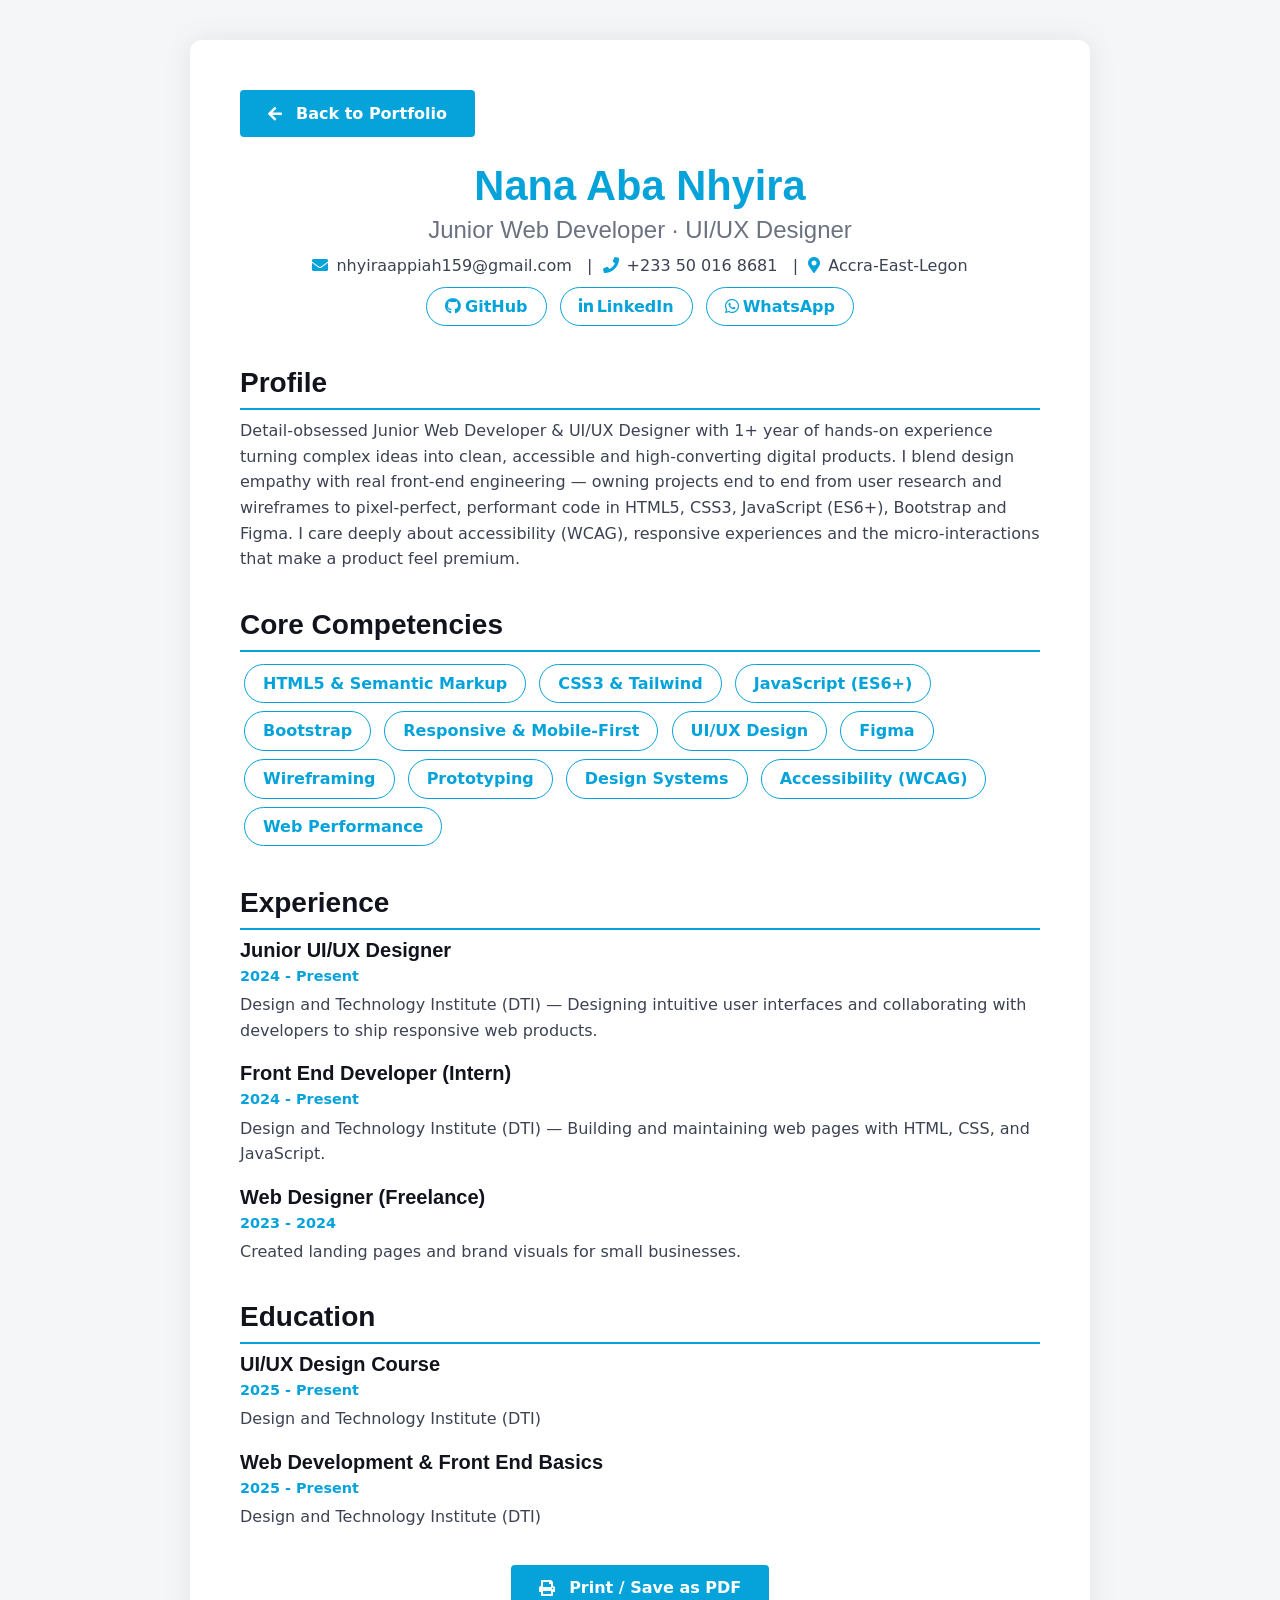
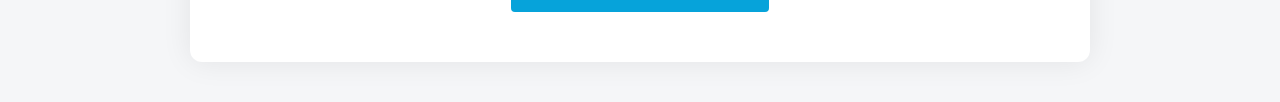
==== cv.html @ 2b5467f1 "boostrap" ====
<!DOCTYPE html>
<html lang="en">

<head>
    <meta charset="utf-8">
    <title>Nana Aba Nhyira - CV</title>
    <meta content="width=device-width, initial-scale=1.0" name="viewport">

    <link href="https://cdnjs.cloudflare.com/ajax/libs/font-awesome/5.10.0/css/all.min.css" rel="stylesheet">
    <link href="css/bootstrap.min.css" rel="stylesheet">
    <link href="css/style.css" rel="stylesheet">

    <style>
        body { background: #f5f6f8; }
        .cv-wrapper { max-width: 900px; margin: 40px auto; background: #fff; padding: 50px; box-shadow: 0 0 30px rgba(0,0,0,.08); }
        .cv-name { color: #06a3da; }
        .cv-section { margin-top: 35px; }
        .cv-section h3 { border-bottom: 2px solid #06a3da; padding-bottom: 8px; }
        .cv-skill { display: inline-block; border: 1px solid #06a3da; color: #06a3da; border-radius: 30px; padding: 6px 18px; margin: 4px; font-weight: 600; }
        .cv-item { margin-bottom: 18px; }
        .cv-item h5 { margin-bottom: 2px; }
        .cv-date { color: #06a3da; font-weight: 600; font-size: .9rem; }
        @media print {
            body { background: #fff; }
            .cv-wrapper { margin: 0; box-shadow: none; max-width: 100%; padding: 0; }
            .no-print { display: none !important; }
        }
    </style>
</head>

<body>
    <div class="cv-wrapper">
        <a href="index.html" class="btn btn-primary no-print mb-4"><i class="fa fa-arrow-left me-2"></i>Back to Portfolio</a>

        <div class="text-center">
            <h1 class="display-4 fw-bold cv-name mb-1">Nana Aba Nhyira</h1>
            <h4 class="text-muted fw-normal">Junior Web Developer &middot; UI/UX Designer</h4>
            <p class="mb-1"><i class="fa fa-envelope text-primary me-2"></i>nhyiraappiah159@gmail.com
                &nbsp;&nbsp;|&nbsp;&nbsp;<i class="fa fa-phone text-primary me-2"></i>+233 50 016 8681
                &nbsp;&nbsp;|&nbsp;&nbsp;<i class="fa fa-map-marker-alt text-primary me-2"></i>Accra-East-Legon</p>
            <p class="mb-0">
                <a class="cv-skill text-decoration-none" href="https://github.com/" target="_blank"><i class="fab fa-github me-1"></i>GitHub</a>
                <a class="cv-skill text-decoration-none" href="https://linkedin.com/" target="_blank"><i class="fab fa-linkedin-in me-1"></i>LinkedIn</a>
                <a class="cv-skill text-decoration-none" href="https://wa.me/233500168681?text=Hello%20Nana%20Aba!" target="_blank"><i class="fab fa-whatsapp me-1"></i>WhatsApp</a>
            </p>
        </div>

        <div class="cv-section">
            <h3>Profile</h3>
            <p>Detail-obsessed Junior Web Developer &amp; UI/UX Designer with 1+ year of hands-on experience turning complex ideas into clean, accessible and high-converting digital products. I blend design empathy with real front-end engineering &mdash; owning projects end to end from user research and wireframes to pixel-perfect, performant code in HTML5, CSS3, JavaScript (ES6+), Bootstrap and Figma. I care deeply about accessibility (WCAG), responsive experiences and the micro-interactions that make a product feel premium.</p>
        </div>

        <div class="cv-section">
            <h3>Core Competencies</h3>
            <span class="cv-skill">HTML5 &amp; Semantic Markup</span>
            <span class="cv-skill">CSS3 &amp; Tailwind</span>
            <span class="cv-skill">JavaScript (ES6+)</span>
            <span class="cv-skill">Bootstrap</span>
            <span class="cv-skill">Responsive &amp; Mobile-First</span>
            <span class="cv-skill">UI/UX Design</span>
            <span class="cv-skill">Figma</span>
            <span class="cv-skill">Wireframing</span>
            <span class="cv-skill">Prototyping</span>
            <span class="cv-skill">Design Systems</span>
            <span class="cv-skill">Accessibility (WCAG)</span>
            <span class="cv-skill">Web Performance</span>
        </div>

        <div class="cv-section">
            <h3>Experience</h3>
            <div class="cv-item">
                <h5>Junior UI/UX Designer</h5>
                <p class="cv-date mb-1">2024 - Present</p>
                <p class="mb-0">Design and Technology Institute (DTI) &mdash; Designing intuitive user interfaces and collaborating with developers to ship responsive web products.</p>
            </div>
            <div class="cv-item">
                <h5>Front End Developer (Intern)</h5>
                <p class="cv-date mb-1">2024 - Present</p>
                <p class="mb-0">Design and Technology Institute (DTI) &mdash; Building and maintaining web pages with HTML, CSS, and JavaScript.</p>
            </div>
            <div class="cv-item">
                <h5>Web Designer (Freelance)</h5>
                <p class="cv-date mb-1">2023 - 2024</p>
                <p class="mb-0">Created landing pages and brand visuals for small businesses.</p>
            </div>
        </div>

        <div class="cv-section">
            <h3>Education</h3>
            <div class="cv-item">
                <h5>UI/UX Design Course</h5>
                <p class="cv-date mb-1">2025 - Present</p>
                <p class="mb-0">Design and Technology Institute (DTI)</p>
            </div>
            <div class="cv-item">
                <h5>Web Development &amp; Front End Basics</h5>
                <p class="cv-date mb-1">2025 - Present</p>
                <p class="mb-0">Design and Technology Institute (DTI)</p>
            </div>
        </div>

        <div class="cv-section text-center no-print">
            <button class="btn btn-primary btn-lg" onclick="window.print()"><i class="fa fa-print me-2"></i>Print / Save as PDF</button>
        </div>
    </div>
</body>

</html>
---- css/style.css ----
/********** Nana Aba Nhyira — Custom Framework (HTML/CSS/JS only) **********/

/* ===== Variables ===== */
:root {
    --primary: #06A3DA;
    --primary-dark: #0487b3;
    --primary-light: #34C5F0;
    --secondary: #0B1E3A;
    --light: #F8FAFC;
    --dark: #12141D;
    --muted: #6B7280;
    --border: #E5E7EB;
    --radius: 10px;
    --shadow-sm: 0 .25rem .75rem rgba(0,0,0,.06);
    --shadow: 0 .5rem 1.25rem rgba(0,0,0,.10);
    --shadow-lg: 0 .75rem 1.75rem rgba(0,0,0,.14);
    --container: 1140px;
    --header-h: 76px;
}

/* ===== Reset & Base ===== */
*, *::before, *::after { box-sizing: border-box; }
html { scroll-behavior: smooth; scroll-padding-top: var(--header-h); }
body {
    margin: 0;
    font-family: 'Open Sans', system-ui, -apple-system, Segoe UI, Roboto, sans-serif;
    color: #3b4252;
    background: #fff;
    line-height: 1.6;
    overflow-x: hidden;
}
h1, h2, h3, h4, h5, h6 { font-family: 'Open Sans', sans-serif; color: var(--dark); line-height: 1.25; margin: 0 0 .5rem; }
a { color: var(--primary); text-decoration: none; }
a:hover { color: var(--primary-dark); }
img { max-width: 100%; vertical-align: middle; }
ul { margin: 0; padding: 0; list-style: none; }
p { margin: 0 0 1rem; }

/* ===== Layout ===== */
.container { width: 100%; max-width: var(--container); margin: 0 auto; padding: 0 15px; }
.row { display: flex; flex-wrap: wrap; margin: 0 -15px; }
[class*="col-"] { width: 100%; padding: 0 15px; }
.col-12 { flex: 0 0 100%; max-width: 100%; }

/* Responsive columns (mobile-first) */
@media (min-width: 576px) {
    .col-sm-6 { flex: 0 0 50%; max-width: 50%; }
}
@media (min-width: 768px) {
    .col-md-6 { flex: 0 0 50%; max-width: 50%; }
}
@media (min-width: 992px) {
    .col-lg-2 { flex: 0 0 16.666%; max-width: 16.666%; }
    .col-lg-3 { flex: 0 0 25%; max-width: 25%; }
    .col-lg-4 { flex: 0 0 33.333%; max-width: 33.333%; }
    .col-lg-6 { flex: 0 0 50%; max-width: 50%; }
}

/* ===== Spacing utilities ===== */
.my-6 { margin-top: 5rem; margin-bottom: 5rem; }
.py-5 { padding-top: 3rem; padding-bottom: 3rem; }
.py-6 { padding-top: 5rem; padding-bottom: 5rem; }
.pt-5 { padding-top: 3rem; }
.pb-5 { padding-bottom: 3rem; }
.mb-0 { margin-bottom: 0 !important; }
.mb-1 { margin-bottom: .25rem; }
.mb-2 { margin-bottom: .5rem; }
.mb-3 { margin-bottom: 1rem; }
.mb-4 { margin-bottom: 1.5rem; }
.mb-5 { margin-bottom: 3rem; }
.mt-3 { margin-top: 1rem; }
.me-2 { margin-right: .5rem; }
.me-3 { margin-right: 1rem; }
.ms-4 { margin-left: 1.5rem; }
.pe-3 { padding-right: 1rem; }
.px-4 { padding-left: 1.5rem; padding-right: 1.5rem; }
.text-center { text-align: center; }
.text-start { text-align: left; }
.text-primary { color: var(--primary) !important; }
.text-white { color: #fff !important; }
.text-muted { color: var(--muted) !important; }
.text-white-50 { color: rgba(255,255,255,.6) !important; }
.text-uppercase { text-transform: uppercase; letter-spacing: .04em; }
.fw-bold { font-weight: 700; }
.fw-semibold { font-weight: 600; }
.fst-italic { font-style: italic; }
.small { font-size: .875rem; }
.d-none { display: none !important; }
.d-flex { display: flex !important; }
.d-inline { display: inline !important; }
.d-block { display: block; }
.align-items-center { align-items: center; }
.justify-content-between { justify-content: space-between; }
.justify-content-center { justify-content: center; }
.flex-column { flex-direction: column; }
.flex-wrap { flex-wrap: wrap; }
.ms-auto { margin-left: auto; }
.w-100 { width: 100%; }
.h-100 { height: 100%; }
.border { border: 1px solid var(--border); }
.border-end { border-right: 1px solid var(--border); }
.rounded { border-radius: var(--radius); }
.shadow { box-shadow: var(--shadow); }
.bg-white { background: #fff; }
.bg-light { background: var(--light); }
.bg-dark { background: var(--dark); }
.text-decoration-none { text-decoration: none; }

@media (min-width: 992px) {
    .d-lg-block { display: block !important; }
    .d-lg-none { display: none !important; }
}

/* ===== Display headings ===== */
.display-1 { font-size: 5rem; font-weight: 800; }
.display-3 { font-size: 3.2rem; font-weight: 800; }
.display-4 { font-size: 2.6rem; font-weight: 800; }
.display-5 { font-size: 2.2rem; font-weight: 700; }

/* ===== Buttons ===== */
.btn {
    display: inline-flex; align-items: center; justify-content: center; gap: .4rem;
    font-weight: 600; font-size: 1rem; line-height: 1;
    padding: .85rem 1.6rem; border: 2px solid transparent; border-radius: 4px;
    cursor: pointer; transition: .3s; text-align: center;
}
.btn-primary { background: var(--primary); color: #fff; border-color: var(--primary); }
.btn-primary:hover { background: var(--primary-dark); border-color: var(--primary-dark); color: #fff; }
.btn-outline-primary { background: transparent; color: var(--primary); border-color: var(--primary); }
.btn-outline-primary:hover { background: var(--primary); color: #fff; }
.btn-outline-success { background: transparent; color: #25D366; border-color: #25D366; }
.btn-outline-success:hover { background: #25D366; color: #fff; }
.btn-success { background: #25D366; color: #fff; border-color: #25D366; }
.btn-success:hover { background: #1ebe5d; color: #fff; }
.btn-square { width: 40px; height: 40px; padding: 0; border-radius: 4px; font-size: 1rem; }
.btn-lg-square { width: 52px; height: 52px; padding: 0; border-radius: 6px; font-size: 1.1rem; }

/* ===== Spinner ===== */
#spinner {
    position: fixed; inset: 0; width: 100%; height: 100%;
    background: #fff; z-index: 99999;
    display: flex; align-items: center; justify-content: center;
    transition: opacity .4s ease, visibility .4s;
}
#spinner.show { visibility: visible; opacity: 1; }
#spinner:not(.show) { visibility: hidden; opacity: 0; }
.spinner-border {
    width: 3rem; height: 3rem; border: .3rem solid var(--primary);
    border-right-color: transparent; border-radius: 50%;
    animation: spin .8s linear infinite;
}
@keyframes spin { to { transform: rotate(360deg); } }

/* ===== Navbar ===== */
.navbar {
    position: fixed; top: 0; left: 0; right: 0; z-index: 1000;
    background: #fff; box-shadow: var(--shadow-sm);
    transition: top .4s, transform .4s;
}
.nav-inner { display: flex; align-items: center; justify-content: space-between; position: relative; min-height: var(--header-h); }
.brand {
    position: absolute; left: 50%; transform: translateX(-50%);
    background: var(--secondary); color: var(--primary) !important;
    font-weight: 800; font-size: 1.4rem; padding: .75rem 1.4rem; border-radius: 6px;
    letter-spacing: .02em;
}
.nav-collapse { width: 100%; display: flex; align-items: center; justify-content: space-between; }
.nav-group { display: flex; align-items: center; }
.nav-group a {
    padding: 1.25rem 1rem; color: var(--dark); font-weight: 600; font-size: 1.05rem;
    position: relative; transition: color .25s;
}
.nav-group a:hover, .nav-group a.active { color: var(--primary); }
.nav-toggle {
    display: none; flex-direction: column; gap: 5px; background: none; border: 0;
    cursor: pointer; padding: 8px;
}
.nav-toggle span { width: 26px; height: 3px; background: var(--dark); border-radius: 2px; transition: .3s; }

@media (max-width: 991px) {
    .nav-toggle { display: flex; order: 1; }
    .brand { position: static; transform: none; order: 2; margin-left: auto; font-size: 1.2rem; }
    .nav-collapse {
        display: none; flex-direction: column; align-items: stretch;
        position: absolute; top: 100%; left: 0; right: 0; background: #fff;
        box-shadow: var(--shadow); padding: 10px 0;
    }
    .nav-collapse.open { display: flex; }
    .nav-group { flex-direction: column; align-items: stretch; width: 100%; }
    .nav-group a { padding: .75rem 1.25rem; }
}

/* ===== Hero / Header ===== */
#home { background: var(--light) url(../img/bg-header.png) left top no-repeat; padding: calc(var(--header-h) + 3rem) 0 4rem; }
#home .hero-img { background: url(../img/bg-icon.png) center/contain no-repeat; padding: 20px; }
.typed-text-output { font-size: 1.6rem; font-weight: 600; color: var(--primary); min-height: 2rem; }
.typed-cursor { color: var(--primary); font-weight: 300; }

/* ===== About ===== */
.years { background: var(--primary); color: #fff; border-radius: 12px; padding: 1rem 1.4rem; box-shadow: var(--shadow); }
.years .display-1 { font-size: 4.5rem; line-height: 1; color: #fff; }
.years h5 { letter-spacing: .3em; margin: 0; text-transform: uppercase; font-size: .8rem; }

/* ===== Skills ===== */
.progress { width: 100%; height: 8px; background: #e9eef2; border-radius: 6px; overflow: hidden; }
.progress-bar { height: 100%; width: 0; border-radius: 6px; transition: width 1.6s ease; }
.bg-primary { background: var(--primary) !important; }
.bg-warning { background: #f6c23e !important; }
.bg-danger { background: #e74c3c !important; }
.bg-success { background: #2ecc71 !important; }
.bg-info { background: #36c6d3 !important; }
.bg-secondary { background: var(--secondary) !important; }

/* Tabs */
.tabs-nav { display: flex; border: 2px solid var(--primary); border-radius: 8px; overflow: hidden; }
.tabs-nav button {
    flex: 1; padding: 1rem; border: 0; background: #fff; color: var(--dark);
    font-weight: 600; font-size: 1.1rem; cursor: pointer; transition: .25s;
}
.tabs-nav button.active { background: var(--primary); color: #fff; }
.tab-pane { display: none; }
.tab-pane.active { display: block; animation: fade .4s; }
@keyframes fade { from { opacity: 0; } to { opacity: 1; } }

/* ===== Service & Process cards ===== */
.service-item, .process-item {
    background: #fff; border-radius: var(--radius); box-shadow: var(--shadow-sm);
    transition: transform .3s ease, box-shadow .3s ease; height: 100%;
}
.service-item:hover, .process-item:hover { transform: translateY(-6px); box-shadow: var(--shadow-lg); }
.bg-icon {
    width: 84px; height: 84px; flex-shrink: 0; border-radius: 12px;
    display: flex; align-items: center; justify-content: center;
    background: var(--light) url(../img/bg-icon.png) center/cover no-repeat;
    transition: transform .3s ease;
}
.service-item:hover .bg-icon { transform: scale(1.1); }
.bg-icon i { font-size: 2rem; color: var(--dark); transition: color .3s; }
.service-item:hover .bg-icon i { color: var(--primary); }

/* ===== Projects ===== */
.filters { display: inline-flex; flex-wrap: wrap; gap: .25rem; }
.filters li {
    padding: .4rem .9rem; cursor: pointer; font-weight: 600; color: var(--dark);
    border-bottom: 2px solid transparent; transition: .3s;
}
.filters li:hover, .filters li.active { color: var(--primary); border-color: var(--primary); }
.portfolio-item { margin-bottom: 30px; }
.portfolio-img { position: relative; border-radius: var(--radius); overflow: hidden; }
.portfolio-img img { width: 100%; display: block; transition: transform .5s; }
.portfolio-item:hover .portfolio-img img { transform: scale(1.05); }
.portfolio-btn {
    position: absolute; inset: 0; background: rgba(6,163,218,.85);
    display: flex; align-items: flex-end; gap: 8px; padding: 24px;
    opacity: 0; transition: opacity .35s, padding .35s;
}
.portfolio-item:hover .portfolio-btn { opacity: 1; }
.portfolio-btn .btn { background: #fff; color: var(--primary); border: 2px solid #fff; }
.portfolio-btn .btn:hover { background: transparent; color: #fff; }
.project-cap { background: var(--light); border-top: 3px solid var(--primary); padding: 1.25rem; }

/* ===== Testimonials ===== */
.testimonial-item { text-align: center; padding: 1rem; }
.testimonial-item img.avatar {
    width: 120px; height: 120px; border-radius: 50%; border: 2px solid var(--secondary); padding: 4px;
}
.testimonial-icon {
    width: 44px; height: 44px; margin: -22px auto 0; background: #fff;
    border: 1px solid var(--secondary); border-radius: 50%;
    display: flex; align-items: center; justify-content: center; color: var(--primary);
}
.testimonial-carousel { position: relative; }
.carousel-track { display: flex; transition: transform .5s ease; }
.carousel-track .testimonial-item { min-width: 100%; }
.carousel-dots { display: flex; justify-content: center; gap: 10px; margin-top: 1.25rem; }
.carousel-dots button {
    width: 12px; height: 12px; border-radius: 50%; border: 2px solid var(--secondary);
    background: #fff; cursor: pointer; padding: 0; transition: .3s;
}
.carousel-dots button.active { background: var(--primary); border-color: var(--primary); }

@media (min-width: 992px) {
    .testimonial-aside { display: block; }
    .testimonial-aside .col { display: flex; flex-direction: column; gap: 1rem; }
    .testimonial-aside img { border: 1px solid var(--secondary); border-radius: 70px; }
}

/* ===== Contact / Form ===== */
.form-floating { position: relative; margin-bottom: 1rem; }
.form-floating input, .form-floating textarea {
    width: 100%; padding: 1.25rem .9rem .4rem; border: 1px solid var(--border);
    border-radius: 6px; font: inherit; background: #fff; outline: none; transition: border-color .2s;
}
.form-floating input:focus, .form-floating textarea:focus { border-color: var(--primary); }
.form-floating label {
    position: absolute; left: .9rem; top: .85rem; color: var(--muted);
    pointer-events: none; transition: .2s; background: #fff; padding: 0 4px;
}
.form-floating input:focus + label,
.form-floating input:not(:placeholder-shown) + label,
.form-floating textarea:focus + label,
.form-floating textarea:not(:placeholder-shown) + label {
    top: -.45rem; font-size: .75rem; color: var(--primary);
}

/* ===== Social buttons ===== */
.social a { display: inline-flex; }

/* ===== Stat link ===== */
.stat-link { text-decoration: none; display: inline-flex; align-items: baseline; line-height: 1; transition: transform .25s ease; }
.stat-link:hover { transform: translateY(-3px); }
.stat-link .plus { font-size: 1.6rem; font-weight: 800; }

/* ===== WhatsApp pulse ===== */
.whatsapp-pulse { position: relative; }
.whatsapp-pulse::after {
    content: ""; position: absolute; right: -4px; top: -4px; width: 10px; height: 10px;
    background: #25D366; border-radius: 50%; box-shadow: 0 0 0 0 rgba(37,211,102,.7); animation: wp-pulse 1.8s infinite;
}
@keyframes wp-pulse {
    0% { box-shadow: 0 0 0 0 rgba(37,211,102,.6); }
    70% { box-shadow: 0 0 0 10px rgba(37,211,102,0); }
    100% { box-shadow: 0 0 0 0 rgba(37,211,102,0); }
}

/* ===== Reveal on scroll ===== */
.reveal { opacity: 0; transform: translateY(30px); transition: opacity .7s ease, transform .7s ease; }
.reveal.show { opacity: 1; transform: none; }

/* ===== Lightbox ===== */
.lightbox {
    position: fixed; inset: 0; background: rgba(0,0,0,.85); z-index: 10000;
    display: none; align-items: center; justify-content: center; padding: 20px;
}
.lightbox.open { display: flex; }
.lightbox img { max-width: 90%; max-height: 85%; border-radius: 8px; }
.lightbox .close {
    position: absolute; top: 20px; right: 30px; color: #fff; font-size: 2.5rem;
    background: none; border: 0; cursor: pointer; line-height: 1;
}

/* ===== Footer ===== */
.footer a.btn-link { color: rgba(255,255,255,.6); padding: 0; display: inline-block; margin-bottom: .35rem; }
.footer a.btn-link:hover { color: var(--primary); }
.footer h1, .footer h5 { color: #fff; }

/* ===== Back to top ===== */
.back-to-top {
    position: fixed; right: 30px; bottom: 30px; z-index: 999; display: none;
    transition: transform .25s;
}
.back-to-top.show { display: inline-flex; }
.back-to-top:hover { transform: translateY(-3px); }

/* ===== CV page ===== */
.cv-wrapper { max-width: 900px; margin: 40px auto; background: #fff; padding: 50px; box-shadow: var(--shadow); border-radius: 12px; }
.cv-name { color: var(--primary); }
.cv-section { margin-top: 35px; }
.cv-section h3 { border-bottom: 2px solid var(--primary); padding-bottom: 8px; }
.cv-skill {
    display: inline-block; border: 1px solid var(--primary); color: var(--primary);
    border-radius: 30px; padding: 6px 18px; margin: 4px; font-weight: 600;
}
.cv-item { margin-bottom: 18px; }
.cv-item h5 { margin-bottom: 2px; }
.cv-date { color: var(--primary); font-weight: 600; font-size: .9rem; }

/* ===== Misc ===== */
.availability-badge {
    display: inline-flex; align-items: center; gap: 8px; background: rgba(6,163,218,.1);
    color: var(--primary); padding: 6px 16px; border-radius: 30px; font-weight: 600; font-size: .9rem;
}
.availability-badge .dot {
    width: 9px; height: 9px; border-radius: 50%; background: #28a745;
    box-shadow: 0 0 0 0 rgba(40,167,69,.6); animation: pulse 1.8s infinite;
}
@keyframes pulse {
    0% { box-shadow: 0 0 0 0 rgba(40,167,69,.6); }
    70% { box-shadow: 0 0 0 8px rgba(40,167,69,0); }
    100% { box-shadow: 0 0 0 0 rgba(40,167,69,0); }
}

/* ===== Responsive tweaks ===== */
@media (max-width: 767px) {
    .display-3 { font-size: 2.4rem; }
    .display-5 { font-size: 1.8rem; }
    .cv-wrapper { padding: 25px; margin: 20px; }
    #home { padding-top: calc(var(--header-h) + 1.5rem); }
}
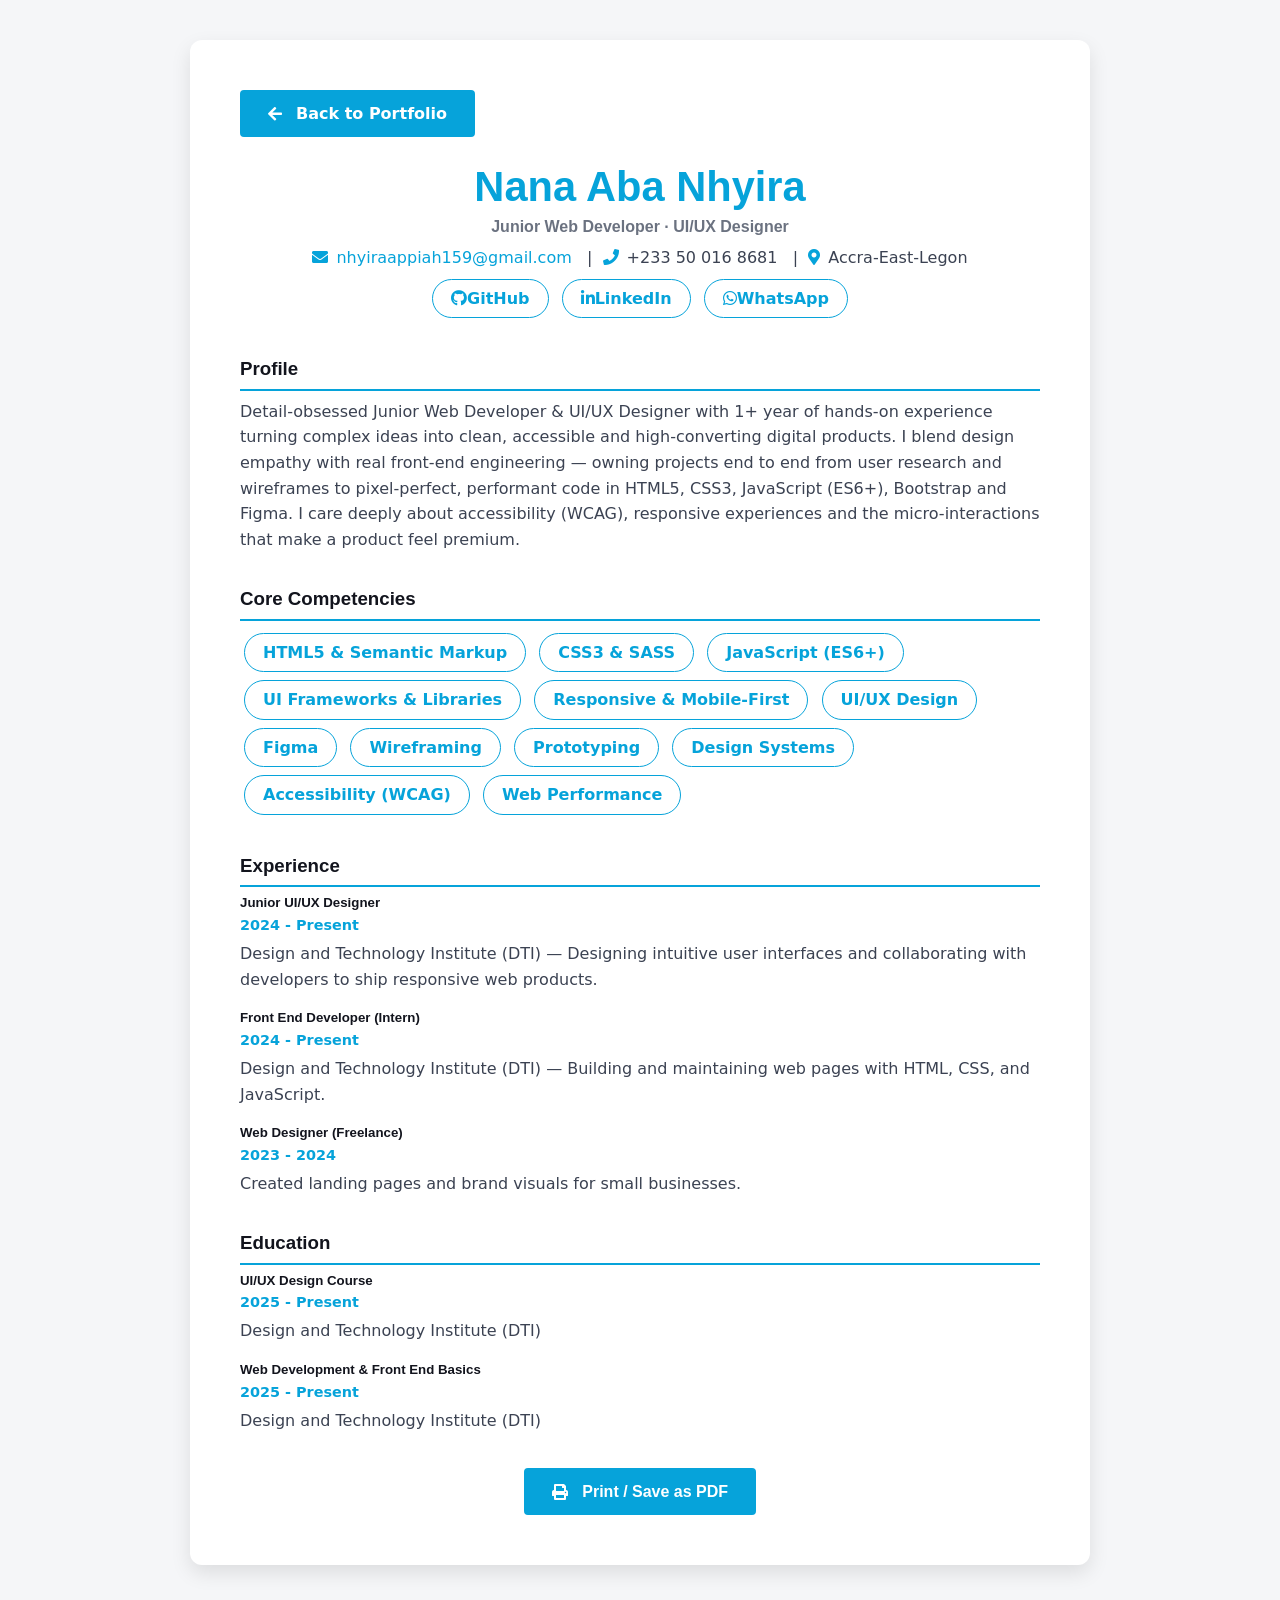
==== commit ed5c56f1: "now remove the cv and place th" ====
--- a/cv.html
+++ b/cv.html
@@ -5,37 +5,18 @@
     <meta charset="utf-8">
     <title>Nana Aba Nhyira - CV</title>
     <meta content="width=device-width, initial-scale=1.0" name="viewport">
-
     <link href="https://cdnjs.cloudflare.com/ajax/libs/font-awesome/5.10.0/css/all.min.css" rel="stylesheet">
-    <link href="css/bootstrap.min.css" rel="stylesheet">
     <link href="css/style.css" rel="stylesheet">
-
-    <style>
-        body { background: #f5f6f8; }
-        .cv-wrapper { max-width: 900px; margin: 40px auto; background: #fff; padding: 50px; box-shadow: 0 0 30px rgba(0,0,0,.08); }
-        .cv-name { color: #06a3da; }
-        .cv-section { margin-top: 35px; }
-        .cv-section h3 { border-bottom: 2px solid #06a3da; padding-bottom: 8px; }
-        .cv-skill { display: inline-block; border: 1px solid #06a3da; color: #06a3da; border-radius: 30px; padding: 6px 18px; margin: 4px; font-weight: 600; }
-        .cv-item { margin-bottom: 18px; }
-        .cv-item h5 { margin-bottom: 2px; }
-        .cv-date { color: #06a3da; font-weight: 600; font-size: .9rem; }
-        @media print {
-            body { background: #fff; }
-            .cv-wrapper { margin: 0; box-shadow: none; max-width: 100%; padding: 0; }
-            .no-print { display: none !important; }
-        }
-    </style>
 </head>
 
-<body>
+<body style="background:#f5f6f8">
     <div class="cv-wrapper">
-        <a href="index.html" class="btn btn-primary no-print mb-4"><i class="fa fa-arrow-left me-2"></i>Back to Portfolio</a>
+        <a href="index.html" class="btn btn-primary mb-4 no-print"><i class="fa fa-arrow-left me-2"></i>Back to Portfolio</a>
 
         <div class="text-center">
             <h1 class="display-4 fw-bold cv-name mb-1">Nana Aba Nhyira</h1>
             <h4 class="text-muted fw-normal">Junior Web Developer &middot; UI/UX Designer</h4>
-            <p class="mb-1"><i class="fa fa-envelope text-primary me-2"></i>nhyiraappiah159@gmail.com
+            <p class="mb-1"><i class="fa fa-envelope text-primary me-2"></i><a href="mailto:nhyiraappiah159@gmail.com" class="text-decoration-none">nhyiraappiah159@gmail.com</a>
                 &nbsp;&nbsp;|&nbsp;&nbsp;<i class="fa fa-phone text-primary me-2"></i>+233 50 016 8681
                 &nbsp;&nbsp;|&nbsp;&nbsp;<i class="fa fa-map-marker-alt text-primary me-2"></i>Accra-East-Legon</p>
             <p class="mb-0">
@@ -53,9 +34,9 @@
         <div class="cv-section">
             <h3>Core Competencies</h3>
             <span class="cv-skill">HTML5 &amp; Semantic Markup</span>
-            <span class="cv-skill">CSS3 &amp; Tailwind</span>
+            <span class="cv-skill">CSS3 &amp; SASS</span>
             <span class="cv-skill">JavaScript (ES6+)</span>
-            <span class="cv-skill">Bootstrap</span>
+            <span class="cv-skill">UI Frameworks &amp; Libraries</span>
             <span class="cv-skill">Responsive &amp; Mobile-First</span>
             <span class="cv-skill">UI/UX Design</span>
             <span class="cv-skill">Figma</span>
@@ -103,6 +84,14 @@
             <button class="btn btn-primary btn-lg" onclick="window.print()"><i class="fa fa-print me-2"></i>Print / Save as PDF</button>
         </div>
     </div>
+
+    <style>
+        @media print {
+            body { background: #fff; }
+            .cv-wrapper { margin: 0; box-shadow: none; max-width: 100%; padding: 0; }
+            .no-print { display: none !important; }
+        }
+    </style>
 </body>
 
 </html>
--- a/css/style.css
+++ b/css/style.css
@@ -74,6 +74,32 @@
 .ms-4 { margin-left: 1.5rem; }
 .pe-3 { padding-right: 1rem; }
 .px-4 { padding-left: 1.5rem; padding-right: 1.5rem; }
+.px-5 { padding-left: 3rem; padding-right: 3rem; }
+.py-3 { padding-top: 1rem; padding-bottom: 1rem; }
+.p-4 { padding: 1.5rem; }
+.p-lg-5 { padding: 1.5rem; }
+.my-5 { margin-top: 3rem; margin-bottom: 3rem; }
+.ms-sm-4 { margin-left: 0; }
+.mx-auto { display: block; margin-left: auto; margin-right: auto; }
+.w-25 { width: 25% !important; }
+.overflow-hidden { overflow: hidden; }
+.flex-sm-row { flex-direction: column; }
+.text-lg-end { text-align: left; }
+.text-md-end { text-align: left; }
+.text-md-start { text-align: left; }
+
+@media (min-width: 576px) {
+    .ms-sm-4 { margin-left: 1.5rem; }
+    .flex-sm-row { flex-direction: row; }
+}
+@media (min-width: 768px) {
+    .text-md-start { text-align: left; }
+    .text-md-end { text-align: right; }
+}
+@media (min-width: 992px) {
+    .p-lg-5 { padding: 3rem; }
+    .text-lg-end { text-align: right; }
+}
 .text-center { text-align: center; }
 .text-start { text-align: left; }
 .text-primary { color: var(--primary) !important; }
@@ -116,6 +142,7 @@
 .display-3 { font-size: 3.2rem; font-weight: 800; }
 .display-4 { font-size: 2.6rem; font-weight: 800; }
 .display-5 { font-size: 2.2rem; font-weight: 700; }
+.fs-5 { font-size: 1.25rem; }
 
 /* ===== Buttons ===== */
 .btn {
